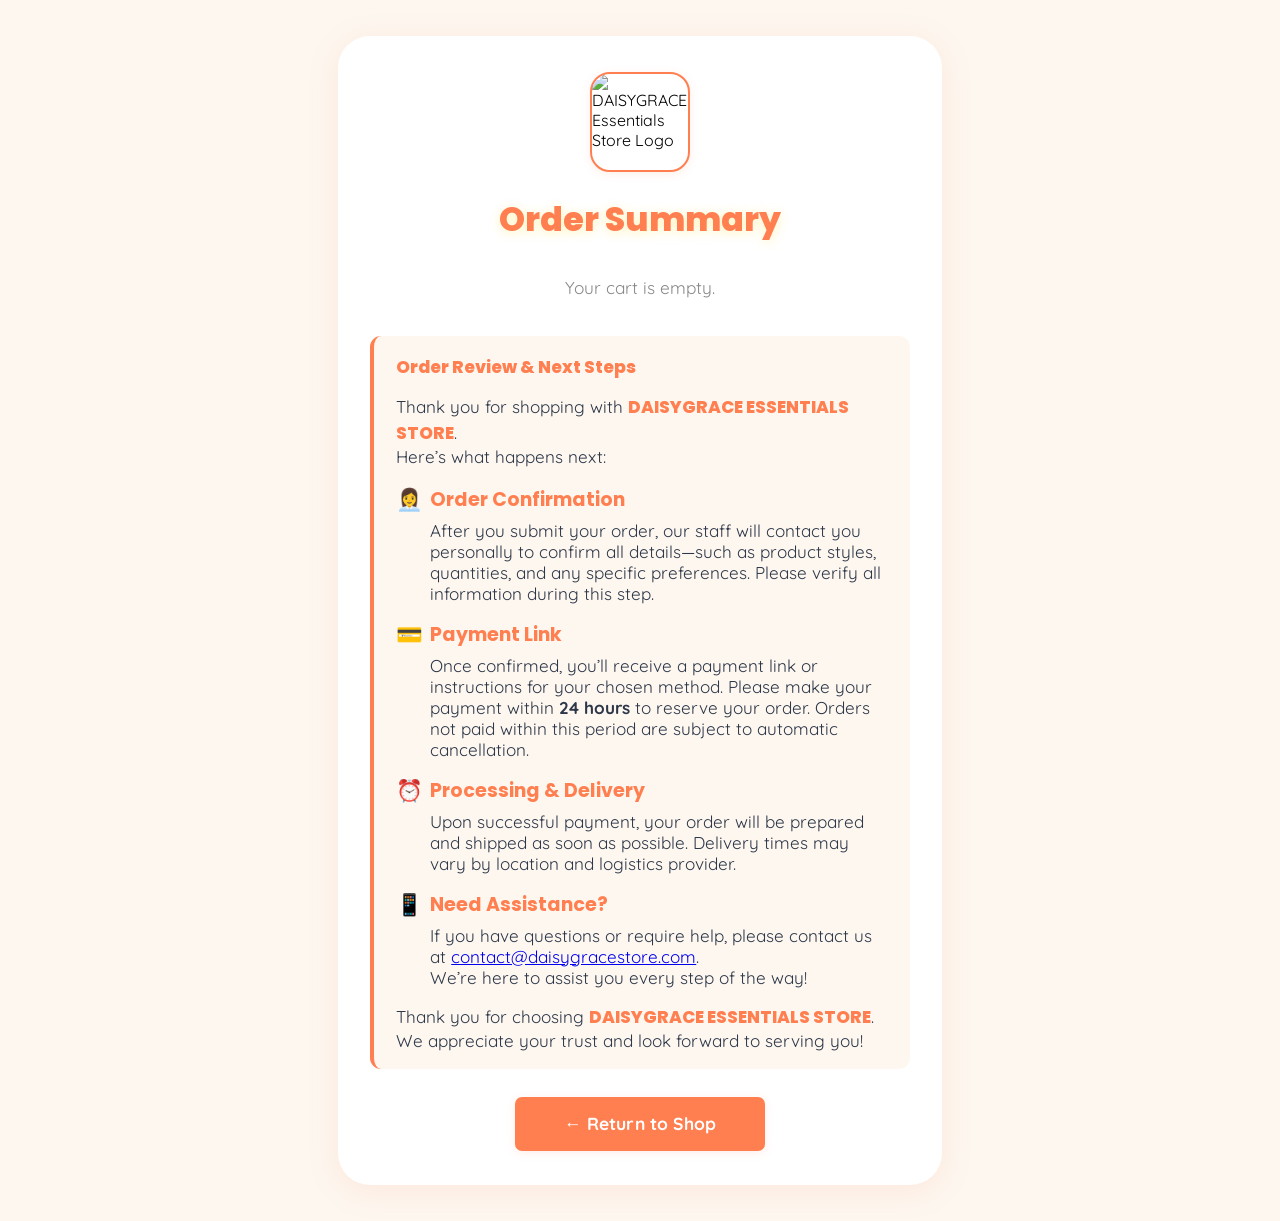
==== order-summary.html @ 291a094b "Create order-summary.html" ====
<!DOCTYPE html>
<html lang="en">
<head>
    <meta charset="UTF-8">
    <title>Order Summary - DAISYGRACE ESSENTIALS STORE</title>
    <meta name="viewport" content="width=device-width, initial-scale=1.0">
    <meta name="description" content="Order summary and secure checkout for DAISYGRACE ESSENTIALS STORE. Review your cart, enter delivery details, and choose a payment method.">
    <link rel="icon" type="image/png" href="image/FAVICON.png">
    <link href="https://fonts.googleapis.com/css?family=Quicksand:400,600,700|Poppins:400,500,700&display=swap" rel="stylesheet">
    <style>
        :root {
            --primary: #FF7F50;
            --secondary: #7DDEC2;
            --background: #FDF7F0;
            --surface: #FFFFFF;
            --accent: #FFD600;
            --dark: #2D3748;
            --shadow: 0 6px 32px #ff7f5020;
            --radius-lg: 2rem;
            --radius-md: 1.2rem;
            --radius-sm: .7rem;
        }
        body {
            font-family: 'Quicksand', 'Poppins', Arial, sans-serif;
            background: var(--background);
            margin: 0;
            padding: 0;
        }
        .summary-container {
            max-width: 540px;
            margin: 36px auto;
            background: var(--surface);
            padding: 36px 32px 34px 32px;
            border-radius: var(--radius-lg);
            box-shadow: var(--shadow);
        }
        .brand-logo {
            display: block;
            margin: 0 auto 22px auto;
            width: 96px;
            height: 96px;
            border-radius: 20px;
            object-fit: contain;
            background: #fff;
            box-shadow: 0 2px 10px #FF7F5020;
            border: 2.5px solid var(--primary);
        }
        h1 {
            color: var(--primary);
            text-align: center;
            font-weight: 800;
            font-family: 'Poppins', Arial, sans-serif;
            font-size: 2.1em;
            text-shadow: 0 2px 12px #FFD60044;
            margin-bottom: 16px;
        }
        ul {
            list-style-type: none;
            padding: 0;
        }
        li {
            margin-bottom: 13px;
            font-size: 1.08em;
        }
        .total {
            font-weight: bold;
            font-size: 1.22em;
            color: var(--primary);
            margin-top: 20px;
            letter-spacing: 0.01em;
        }
        .back-btn {
            display: block;
            margin: 28px auto 0 auto;
            background: var(--primary);
            color: var(--surface);
            border: none;
            border-radius: 7px;
            padding: 16px 40px;
            font-size: 1.09em;
            font-weight: 700;
            cursor: pointer;
            text-align: center;
            text-decoration: none;
            transition: background 0.18s, color 0.18s, box-shadow 0.18s;
            box-shadow: 0 2px 9px #FF7F5022;
            letter-spacing: 0.01em;
            width: fit-content;
            min-width: 170px;
        }
        .back-btn:hover, .back-btn:focus {
            background: #db5400;
            color: #fff;
            box-shadow: 0 4px 14px #FF7F5033;
            text-decoration: none;
            outline: none;
        }
        .empty {
            color: #888;
            text-align: center;
            margin: 32px 0;
            font-size: 1.08em;
        }
        form.checkout-form {
            margin-top: 36px;
        }
        .form-group {
            margin-bottom: 18px;
        }
        label {
            font-weight: 700;
            display: block;
            margin-bottom: 7px;
            color: var(--dark);
            font-size: 1em;
            font-family: 'Poppins', Arial, sans-serif;
        }
        input, select, textarea {
            width: 100%;
            padding: 9px;
            font-size: 1em;
            border-radius: 7px;
            border: 1.2px solid #FFD60077;
            box-sizing: border-box;
            background: #FDF7F0;
            font-family: 'Quicksand', Arial, sans-serif;
        }
        textarea {
            resize: vertical;
            min-height: 52px;
        }
        .submit-btn {
            width: 100%;
            background: var(--primary);
            color: var(--surface);
            border: none;
            border-radius: 9px;
            padding: 15px 0;
            font-size: 1.14em;
            cursor: pointer;
            margin-top: 12px;
            font-family: 'Poppins', Arial, sans-serif;
            font-weight: 800;
            transition: background 0.2s;
        }
        .submit-btn:hover {
            background: #db5400;
        }
        .required {
            color: #c02618;
        }
        .payment-methods {
            display: flex;
            flex-direction: column;
            gap: 11px;
            margin-bottom: 13px;
        }
        .payment-options-row {
            display: flex;
            gap: 12px;
            margin-bottom: 10px;
        }
        .payment-option {
            display: flex;
            align-items: center;
            gap: 8px;
            padding: 10px 14px;
            border: 1.5px solid #FFD60033;
            border-radius: 9px;
            cursor: pointer;
            background: #FDF7F0;
            transition: border 0.2s, background 0.2s;
            font-size: 1.09em;
            min-width: 0;
            user-select: none;
            flex: 1;
            font-family: 'Quicksand', Arial, sans-serif;
        }
        .payment-option.selected {
            border: 2px solid var(--primary);
            background: #FFF7EE;
        }
        .payment-icon {
            width: 36px;
            height: 36px;
            object-fit: contain;
            background: #fff;
            border-radius: 8px;
            box-shadow: 0 1px 4px #FFD60011;
            margin-right: 6px;
        }
        .hidden-radio {
            display: none;
        }
        .success-message {
            color: var(--primary);
            background: #FFF7EE;
            border: 1px solid #FFD60033;
            padding: 22px 15px;
            border-radius: 10px;
            margin: 26px 0;
            text-align: center;
            font-size: 1.09em;
            font-weight: 700;
        }
        .order-info-box {
            background: #FDF7F0;
            border-left: 4px solid var(--primary);
            padding: 18px 22px;
            margin: 38px 0 0 0;
            border-radius: 11px;
            color: var(--dark);
            font-size: 1.07em;
            font-family: 'Quicksand', Arial, sans-serif;
        }
        .order-info-box strong {
            color: var(--primary);
            font-family: 'Poppins', Arial, sans-serif;
            font-weight: 800;
        }
        .order-section-title {
            font-size: 1.11em;
            font-weight: 700;
            color: var(--primary);
            margin-bottom: 4px;
            display: flex;
            align-items: center;
            gap: 7px;
            font-family: 'Poppins', Arial, sans-serif;
        }
        .order-section-content {
            margin-left: 2em;
            margin-bottom: 14px;
            margin-top: 4px;
        }
        .order-section-content ul {
            margin: 8px 0 8px 1.4em;
            padding-left: 0;
        }
        @media (max-width: 650px) {
            .brand-logo { width: 64px; height: 64px; }
            .back-btn { min-width: 110px; padding: 12px 18px; font-size: 1em;}
            .payment-option { font-size: 1em;}
            .payment-icon { width: 24px; height: 24px; }
            .summary-container { padding: 14px 4vw 18px 4vw;}
        }
        @media (max-width: 450px) {
            .summary-container { padding: 6px 2vw 12px 2vw;}
            .brand-logo { width: 48px; height: 48px; }
        }
    </style>
</head>
<body>
    <div class="summary-container">
        <img src="image/LOGO.png" alt="DAISYGRACE Essentials Store Logo" class="brand-logo" loading="lazy" width="96" height="96">
        <h1>Order Summary</h1>
        <ul id="order-list"></ul>
        <div class="total" id="order-total"></div>
        <form class="checkout-form" id="checkout-form" autocomplete="off" method="POST" action="#">
            <div class="form-group">
                <label for="email">Email Address <span class="required">*</span></label>
                <input type="email" id="email" name="email" maxlength="60" required autocomplete="email">
            </div>
            <div class="form-group">
                <label for="name">Recipient Name <span class="required">*</span></label>
                <input type="text" id="name" name="name" maxlength="40" required autocomplete="name">
            </div>
            <div class="form-group">
                <label for="organization">Organization (Optional)</label>
                <input type="text" id="organization" name="organization" maxlength="40">
            </div>
            <div class="form-group">
                <label for="street">Street Address <span class="required">*</span></label>
                <textarea id="street" name="street" maxlength="120" required autocomplete="street-address"></textarea>
            </div>
            <div style="display:flex; gap:10px;">
                <div class="form-group" style="flex:1;">
                    <label for="suburb">Barangay/Subdivision <span class="required">*</span></label>
                    <input type="text" id="suburb" name="suburb" maxlength="30" required>
                </div>
                <div class="form-group" style="flex:1;">
                    <label for="city">City <span class="required">*</span></label>
                    <input type="text" id="city" name="city" maxlength="30" required>
                </div>
            </div>
            <div style="display:flex; gap:10px;">
                <div class="form-group" style="flex:1;">
                    <label for="postal">Postal Code <span class="required">*</span></label>
                    <input type="text" id="postal" name="postal" maxlength="8" required pattern="^\d{4,6}$">
                </div>
                <div class="form-group" style="flex:1;">
                    <label for="province">Province <span class="required">*</span></label>
                    <input type="text" id="province" name="province" maxlength="30" required>
                </div>
            </div>
            <div class="form-group">
                <label for="phone">Mobile Number <span class="required">*</span></label>
                <input type="tel" id="phone" name="phone" maxlength="15" pattern="^09\d{9}$" placeholder="09XXXXXXXXX" required autocomplete="tel">
            </div>
            <div class="form-group">
                <label>Payment Method <span class="required">*</span></label>
                <div class="payment-methods" id="payment-methods"></div>
                <input type="hidden" name="payment" id="payment-hidden" required>
            </div>
            <input type="hidden" name="order_details" id="order-details-hidden">
            <button type="submit" class="submit-btn">Place Order</button>
        </form>
        <div class="success-message" id="success-message" style="display:none;">
            <b>Your order has been submitted!</b><br><br>
            A member of the DAISYGRACE team will reach out soon to confirm your order details, including item selection, color choices, and availability.<br>
            Please review and verify all order specifics when contacted.<br><br>
            Once details are confirmed, you’ll receive a secure payment link according to your selected payment method.<br>
            <b>Important:</b> Kindly complete your payment within 24 hours to secure your order. Unpaid orders may be cancelled automatically.<br><br>
            Thank you for choosing DAISYGRACE ESSENTIALS STORE!
        </div>
        <div class="order-info-box">
            <strong>Order Review & Next Steps</strong>
            <p style="margin:14px 0 16px 0;">
                Thank you for shopping with <strong>DAISYGRACE ESSENTIALS STORE</strong>.<br>
                Here’s what happens next:
            </p>
            <div class="order-section-title"><span style="font-size:1.13em;">👩‍💼</span>Order Confirmation</div>
            <div class="order-section-content">
                After you submit your order, our staff will contact you personally to confirm all details—such as product styles, quantities, and any specific preferences. Please verify all information during this step.
            </div>
            <div class="order-section-title"><span style="font-size:1.13em;">💳</span>Payment Link</div>
            <div class="order-section-content">
                Once confirmed, you’ll receive a payment link or instructions for your chosen method. Please make your payment within <b>24 hours</b> to reserve your order. Orders not paid within this period are subject to automatic cancellation.
            </div>
            <div class="order-section-title"><span style="font-size:1.13em;">⏰</span>Processing & Delivery</div>
            <div class="order-section-content">
                Upon successful payment, your order will be prepared and shipped as soon as possible. Delivery times may vary by location and logistics provider.
            </div>
            <div class="order-section-title"><span style="font-size:1.13em;">📱</span>Need Assistance?</div>
            <div class="order-section-content">
                If you have questions or require help, please contact us at
                <a href="mailto:contact@daisygracestore.com">contact@daisygracestore.com</a>.<br>
                We’re here to assist you every step of the way!
            </div>
            <div style="margin-top:16px;">
                Thank you for choosing <strong>DAISYGRACE ESSENTIALS STORE</strong>.<br>
                We appreciate your trust and look forward to serving you!
            </div>
        </div>
        <a href="index.html" class="back-btn">← Return to Shop</a>
    </div>
    <script>
        // Payment methods
        const paymentGroups = [
            [{ name: "GCASH", icon: "image/GCASH.png" }],
            [{ name: "BDO", icon: "image/BDO.png" }, { name: "BPI", icon: "image/BPI.png" }],
            [{ name: "CASH ON DELIVERY", icon: "" }]
        ];
        const paymentMethodsDiv = document.getElementById('payment-methods');
        let paymentIdx = 0;
        paymentGroups.forEach((group) => {
            let groupDiv = document.createElement('div');
            groupDiv.className = 'payment-options-row';
            group.forEach(platform => {
                let container = document.createElement('div');
                container.className = 'payment-option';
                container.tabIndex = 0;
                container.setAttribute('role', 'radio');
                container.setAttribute('aria-checked', 'false');
                container.style.flex = "1";
                let html = `<input type="radio" class="hidden-radio" name="pmethod" id="pmethod${paymentIdx}" value="${platform.name}">`;
                if (platform.icon) html += `<img src="${platform.icon}" class="payment-icon" alt="${platform.name}">`;
                html += `<span>${platform.name}</span>`;
                container.innerHTML = html;
                container.addEventListener('click', function(e) {
                    document.querySelectorAll('.payment-option').forEach((el, i) => {
                        el.classList.toggle('selected', el === container);
                        el.setAttribute('aria-checked', el === container ? 'true' : 'false');
                        el.querySelector('.hidden-radio').checked = el === container;
                    });
                    document.getElementById('payment-hidden').value = platform.name;
                });
                container.addEventListener('keydown', function(e) {
                    if (e.key === "Enter" || e.key === " ") container.click();
                });
                groupDiv.appendChild(container);
                paymentIdx++;
            });
            paymentMethodsDiv.appendChild(groupDiv);
        });

        // Cart from localStorage
        const cart = JSON.parse(localStorage.getItem('daisygrace_cart') || "[]");
        const orderList = document.getElementById('order-list');
        const orderTotal = document.getElementById('order-total');
        let total = 0;
        if (cart.length === 0) {
            orderList.innerHTML = "<li class='empty'>Your cart is empty.</li>";
            orderTotal.textContent = "";
            document.getElementById('checkout-form').style.display = "none";
        } else {
            let detailsText = "";
            cart.forEach(item => {
                const li = document.createElement('li');
                li.textContent = `${item.name} x ${item.qty} - $${(parseFloat(item.price) * item.qty).toFixed(2)}`;
                orderList.appendChild(li);
                total += parseFloat(item.price) * item.qty;
                detailsText += `${item.name} x ${item.qty} - $${(parseFloat(item.price) * item.qty).toFixed(2)}\n`;
            });
            orderTotal.textContent = `Total: $${total.toFixed(2)}`;
            document.getElementById('order-details-hidden').value = detailsText + `Total: $${total.toFixed(2)}`;
        }

        // Form validation & submit
        document.getElementById('checkout-form').onsubmit = function(e){
            if (!document.getElementById('payment-hidden').value) {
                alert("Please select your preferred payment method.");
                return false;
            }
            const name = document.getElementById('name').value.trim();
            const street = document.getElementById('street').value.trim();
            const suburb = document.getElementById('suburb').value.trim();
            const city = document.getElementById('city').value.trim();
            const postal = document.getElementById('postal').value.trim();
            const province = document.getElementById('province').value.trim();
            const phone = document.getElementById('phone').value.trim();

            if (!name || !street || !suburb || !city || !postal || !province || !phone) {
                alert("Please fill out all required fields.");
                return false;
            }
            if (!/^09\d{9}$/.test(phone)) {
                alert("Please enter a valid Philippine mobile number (09XXXXXXXXX).");
                document.getElementById('phone').focus();
                return false;
            }
            if (!/^\d{4,6}$/.test(postal)) {
                alert("Please enter a valid Philippine postal code (4 to 6 digits).");
                document.getElementById('postal').focus();
                return false;
            }
            setTimeout(function() {
                document.getElementById('checkout-form').style.display = "none";
                document.getElementById('success-message').style.display = "";
                localStorage.removeItem('daisygrace_cart');
                orderList.innerHTML = "<li class='empty'>Your cart is empty.</li>";
                orderTotal.textContent = "";
            }, 1200);
        };
    </script>
</body>
</html>
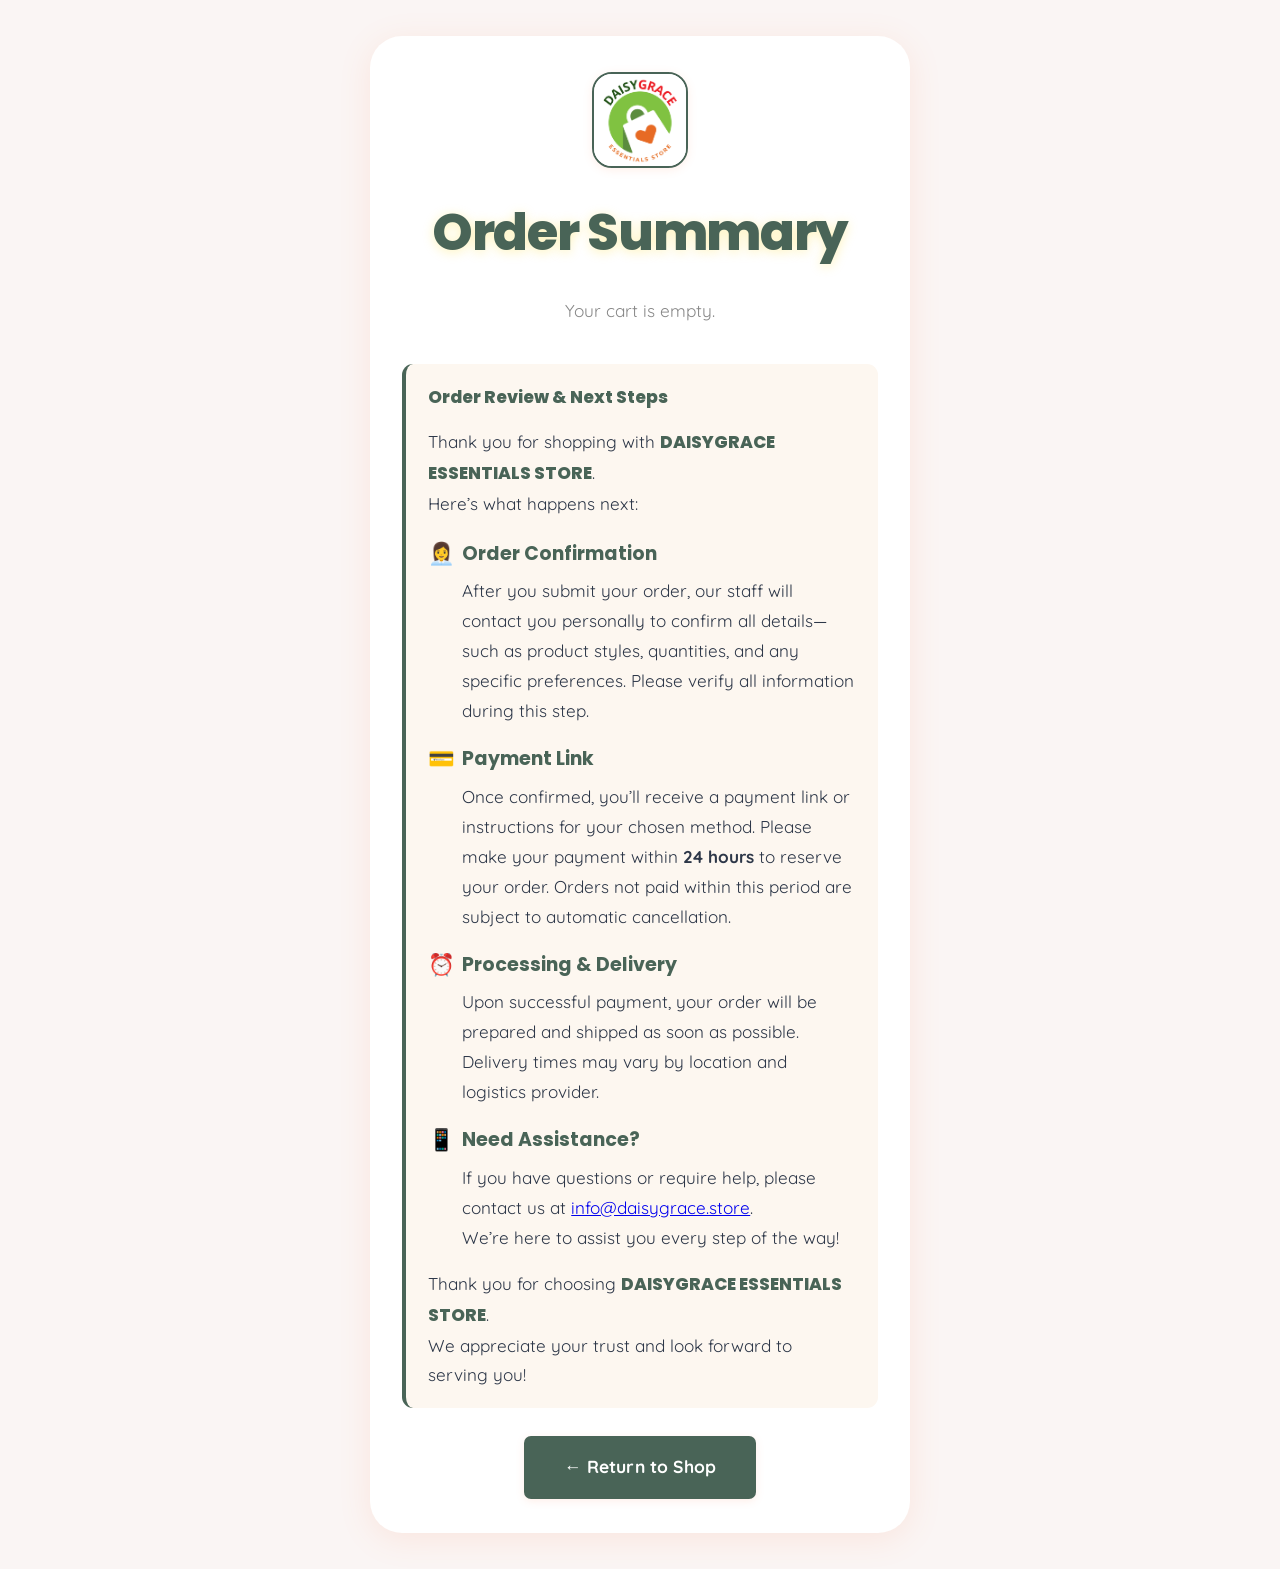
==== commit d234427c: "Update site content and fix business registration data Co-Authored-By: Claude Sonnet 5 <noreply@anth" ====
--- a/order-summary.html
+++ b/order-summary.html
@@ -5,7 +5,7 @@
     <title>Order Summary - DAISYGRACE ESSENTIALS STORE</title>
     <meta name="viewport" content="width=device-width, initial-scale=1.0">
     <meta name="description" content="Order summary and secure checkout for DAISYGRACE ESSENTIALS STORE. Review your cart, enter delivery details, and choose a payment method.">
-    <link rel="icon" type="image/png" href="image/FAVICON.png">
+    <link rel="icon" type="image/png" href="image/LOGO.png">
     <link href="https://fonts.googleapis.com/css?family=Quicksand:400,600,700|Poppins:400,500,700&display=swap" rel="stylesheet">
     <style>
         :root {
@@ -249,6 +249,7 @@
             .brand-logo { width: 48px; height: 48px; }
         }
     </style>
+  <link rel="stylesheet" href="polish.css">
 </head>
 <body>
     <div class="summary-container">
@@ -334,7 +335,7 @@
             <div class="order-section-title"><span style="font-size:1.13em;">📱</span>Need Assistance?</div>
             <div class="order-section-content">
                 If you have questions or require help, please contact us at
-                <a href="mailto:contact@daisygracestore.com">contact@daisygracestore.com</a>.<br>
+                <a href="mailto:info@daisygrace.store">info@daisygrace.store</a>.<br>
                 We’re here to assist you every step of the way!
             </div>
             <div style="margin-top:16px;">
@@ -347,8 +348,8 @@
     <script>
         // Payment methods
         const paymentGroups = [
-            [{ name: "GCASH", icon: "image/GCASH.png" }],
-            [{ name: "BDO", icon: "image/BDO.png" }, { name: "BPI", icon: "image/BPI.png" }],
+            [{ name: "GCASH", icon: "data:image/svg+xml,%3Csvg xmlns='http://www.w3.org/2000/svg' viewBox='0 0 60 60'%3E%3Ccircle cx='30' cy='30' r='28' fill='%23007DFE'/%3E%3Ctext x='30' y='39' font-family='Arial,sans-serif' font-size='24' font-weight='700' fill='white' text-anchor='middle'%3EG%3C/text%3E%3C/svg%3E" }],
+            [{ name: "BDO", icon: "data:image/svg+xml,%3Csvg xmlns='http://www.w3.org/2000/svg' viewBox='0 0 60 60'%3E%3Ccircle cx='30' cy='30' r='28' fill='%23003DA5'/%3E%3Ctext x='30' y='35' font-family='Arial,sans-serif' font-size='14' font-weight='700' fill='white' text-anchor='middle'%3EBDO%3C/text%3E%3C/svg%3E" }, { name: "BPI", icon: "data:image/svg+xml,%3Csvg xmlns='http://www.w3.org/2000/svg' viewBox='0 0 60 60'%3E%3Ccircle cx='30' cy='30' r='28' fill='%23CE1126'/%3E%3Ctext x='30' y='36' font-family='Arial,sans-serif' font-size='16' font-weight='700' fill='white' text-anchor='middle'%3EBPI%3C/text%3E%3C/svg%3E" }],
             [{ name: "CASH ON DELIVERY", icon: "" }]
         ];
         const paymentMethodsDiv = document.getElementById('payment-methods');
@@ -408,6 +409,7 @@
 
         // Form validation & submit
         document.getElementById('checkout-form').onsubmit = function(e){
+            e.preventDefault();
             if (!document.getElementById('payment-hidden').value) {
                 alert("Please select your preferred payment method.");
                 return false;
--- a/polish.css
+++ b/polish.css
@@ -0,0 +1,130 @@
+* { box-sizing: border-box; }
+html { scroll-behavior: smooth; }
+body { margin: 0; background: var(--paper); color: var(--ink); font-family: var(--body-font); line-height: 1.75; }
+body > header { position: relative; padding: 24px max(5vw, 20px); background: var(--paper); border: 0; border-bottom: 1px solid var(--line); box-shadow: none; }
+header .logo-img, header .logo img, header img.logo { width: 72px; height: 72px; object-fit: contain; padding: 4px; margin: 0 auto 8px; background: white; border-radius: var(--radius); box-shadow: none; }
+header .logo-text, header .logo-sub { color: var(--brand); letter-spacing: .05em; }
+body > header h1, body > header h2, body > header .company-name, body > header .brand-title, body > header .brand-sub, body > header .logo-caption { color: var(--brand); }
+nav { gap: 12px 28px; flex-wrap: wrap; }
+nav a { color: var(--ink); font-size: .88rem; padding: 8px 0; }
+main.container, main > .container, body > .container { width: min(1180px, calc(100% - 48px)); margin: 40px auto; padding: 0; background: transparent; border: 0; border-radius: 0; box-shadow: none; }
+main.container:not(:has(.hero)):not(:has(#home)) { max-width: 820px; background: var(--surface); padding: clamp(20px, 5vw, 56px); border-top: 5px solid var(--brand); }
+h1, h2, h3, section h2 { font-family: var(--head-font); color: var(--brand); line-height: 1.2; letter-spacing: -.025em; }
+h1 { font-size: clamp(2rem, 4vw, 3.8rem); }
+section h2 { font-size: clamp(1.6rem, 3vw, 2.5rem); margin: 0 0 22px; }
+main > section, .container > section { margin-bottom: 64px; scroll-margin-top: 24px; }
+p { max-width: 80ch; }
+a { overflow-wrap: anywhere; }
+img { max-width: 100%; }
+button, input, select, textarea { font-family: var(--body-font); font-size: 1rem; }
+button { min-height: 44px; }
+button:not(:disabled), .btn, .button { background: var(--brand); color: white; border-radius: var(--radius); }
+button:disabled { opacity: .55; }
+a:focus-visible, button:focus-visible { outline: 3px solid var(--accent); outline-offset: 4px; }
+.products-grid, .product-grid { grid-template-columns: repeat(3, minmax(0, 1fr)); gap: 28px; }
+.product-card { min-width: 0; width: 100%; max-width: none; padding: 24px; background: var(--surface); border-radius: var(--radius); border: 1px solid var(--line); box-shadow: none; text-align: left; }
+.product-card img { width: 100%; height: 210px; object-fit: contain; margin: 0 0 20px; background: white; border: 0; border-radius: var(--radius); }
+.product-card h3 { font-size: 1.2rem; }
+.product-card button { width: 100%; margin-top: 18px; padding: 12px; }
+.product-meta, .product-price, .price { color: var(--brand); font-weight: 700; }
+.about-values, .values-grid { gap: 0; border-top: 1px solid var(--line); margin-top: 28px; }
+.value-card { min-width: 0; padding: 24px 16px; background: transparent; border-radius: 0; box-shadow: none; color: var(--brand); border-bottom: 1px solid var(--line); }
+.cart-section { max-width: none; padding: 32px; background: var(--tint); border: 1px solid var(--line); border-radius: var(--radius); box-shadow: none; }
+.cart-actions { flex-wrap: wrap; }
+.cart-list li, .order-list li { gap: 16px; }
+.cart-list li > *, .order-list li > * { min-width: 0; overflow-wrap: anywhere; }
+.contact-info, .contact-grid { gap: 32px; }
+#contact { padding: 36px 0; border-top: 2px solid var(--brand); border-bottom: 1px solid var(--line); }
+.contact-info a { color: var(--brand); }
+.testimonials { grid-template-columns: repeat(3,minmax(0,1fr)); gap: 28px; }
+.testimonial { background: transparent; padding: 24px 0 24px 20px; border: 0; border-left: 2px solid var(--brand); border-radius: 0; box-shadow: none; color: var(--ink); }
+.testimonial cite { color: var(--brand); }
+.faq-list dt { padding-top: 20px; border-top: 1px solid var(--line); color: var(--brand); }
+.faq-list dd { margin: 8px 0 24px; }
+.step-indicator, .steps { flex-wrap: wrap; gap: 8px; }
+.step { background: var(--tint); color: var(--brand); padding: 8px 12px; }
+.step.active { background: var(--brand); color: white; }
+.summary-section { background: transparent; padding: 24px 0; border-radius: 0; box-shadow: none; border-bottom: 1px solid var(--line); }
+.customer-section { background: var(--tint); border-radius: var(--radius); padding: 28px; }
+.customer-form input, .customer-form select, .customer-form textarea { padding: 12px; background: white; border: 1px solid var(--line); border-radius: var(--radius); min-width: 0; }
+.payment-instructions { background: var(--tint); color: var(--ink); }
+footer { background: var(--brand); color: white; border: 0; padding: 44px max(5vw,24px); }
+footer .footer-meta, footer p, footer .footer-links a, footer a, footer strong, footer .business-details, footer .footer-info { color: white; }
+.footer-links { gap: 16px 28px; }
+table { max-width: 100%; }
+@media (max-width: 900px) { .products-grid, .product-grid, .testimonials { grid-template-columns: repeat(2,minmax(0,1fr)); } }
+@media (max-width: 600px) {
+  body > header { padding: 20px; position: relative; }
+  main.container, main > .container, body > .container { width: calc(100% - 32px); margin: 24px auto; }
+  .logo-text { font-size: 1.4rem; }
+  nav { gap: 4px 18px; }
+  main > section, .container > section { margin-bottom: 40px; }
+  .products-grid, .product-grid, .testimonials, .contact-info, .contact-grid { grid-template-columns: minmax(0,1fr); }
+  .product-card { padding: 20px; }
+  .product-card img { height: 240px; }
+  .cart-section, .customer-section { padding: 20px; }
+  .about-values { flex-direction: column; }
+  .step { font-size: .85rem; }
+  .order-summary-meta { gap: 12px; flex-wrap: wrap; }
+  footer { padding: 32px 20px; }
+}
+
+.burger,.burger-btn,.burger-button,.burger-menu,.nav-burger { background:var(--brand); color:white; }
+.burger span,.burger-btn span,.burger-button span,.burger-menu .burger-bar,.nav-burger span { background:white; pointer-events:none; }
+#nav-toggle,#nav-close { color:white; }
+
+:root { --brand: #496457; --paper: #faf5f4; --surface: #fff; --ink: #374d42; --accent: #93504c; --tint: #e2ebe1; --line: #becfc1; --radius: 28px; --body-font: 'Quicksand',sans-serif; --head-font: 'Poppins',sans-serif; --primary: var(--brand); --text: var(--ink); }
+.hero-section { background: transparent; padding: 56px max(5vw,24px); }
+.hero-inner { display: grid; grid-template-columns: .85fr 1.15fr; gap: 48px; }
+.hero-content { grid-column: 2; grid-row: 1; }
+.hero-img { grid-column: 1; grid-row: 1; background: var(--tint); border-radius: 50% 50% 20px 20px; padding: 32px; width: 100%; }
+.hero-img img { width: 100%; max-width: 360px; height: auto; }
+.hero-title { font-family: var(--head-font); font-size: clamp(2.5rem,4.5vw,4rem); color: var(--brand); }
+.hero-desc { color: var(--ink); }
+.hero-btn { background: var(--brand); color: white; }
+.nav-brand { color: var(--brand); }
+.products-section { max-width: 1180px; width: calc(100% - 48px); padding: 32px 0; background: transparent; box-shadow: none; border: 0; }
+.products-list { display: grid; grid-template-columns: repeat(4,minmax(0,1fr)); gap: 24px; }
+.product-card { border: 0; background: var(--surface); border-radius: 16px; padding: 20px; }
+.product-img-holder { width: 100%; height: 200px; background: white; border: 0; }
+.product-img-holder img { width: 100%; height: 100%; }
+#about { border-top: 1px solid var(--line); }
+#contact { background: var(--tint); padding: 36px; }
+.cart-modal { width: min(600px,calc(100vw - 32px)); max-height: calc(100dvh - 40px); overflow-y: auto; }
+.cart-items-list li { flex-wrap: wrap; gap: 12px; }
+.checkout-container, .policy-container, .main-container { max-width: min(820px,calc(100% - 32px)); }
+@media(max-width:900px) { .products-list { grid-template-columns: repeat(2,minmax(0,1fr)); } }
+@media(max-width:600px) { .hero-inner { grid-template-columns: 1fr; } .hero-content, .hero-img { grid-column: auto; grid-row: auto; } .products-list { grid-template-columns: 1fr; } .products-section { width: calc(100% - 32px); } }
+
+footer .footer-contact,footer .footer-contact-title,footer .footer-copy { color:white; }
+
+/* Tablet nav fix: original template only switches to the burger menu
+   below 700px, but the full desktop nav-menu doesn't fit a 768px-wide
+   tablet viewport at the 58px nav-bar height used between 701-900px,
+   so links overlap. Extend the existing (working) mobile nav pattern
+   up to 900px instead of redesigning the nav. */
+@media (max-width: 900px) {
+  .nav-menu {
+    display: none;
+    position: fixed;
+    top: 58px; left: 0; right: 0;
+    background: #fff;
+    flex-direction: column;
+    gap: 0;
+    width: 100vw;
+    margin-left: 0;
+    box-shadow: 0 8px 32px rgba(255,127,80,0.16);
+    border-bottom: 2px solid var(--primary);
+    z-index: 13000;
+  }
+  .nav-menu.nav-menu-mobile { display: flex; }
+  .nav-menu a {
+    padding: 13px 0 13px 18px;
+    border-bottom: 1px solid #f6f6f6;
+    width: 100vw;
+    text-align: left;
+    font-size: 1.08em;
+  }
+  .nav-burger { display: flex; margin-right: 10px; }
+  .nav-cart-btn { padding: 7px 14px 7px 23px; font-size: .95em; }
+}
